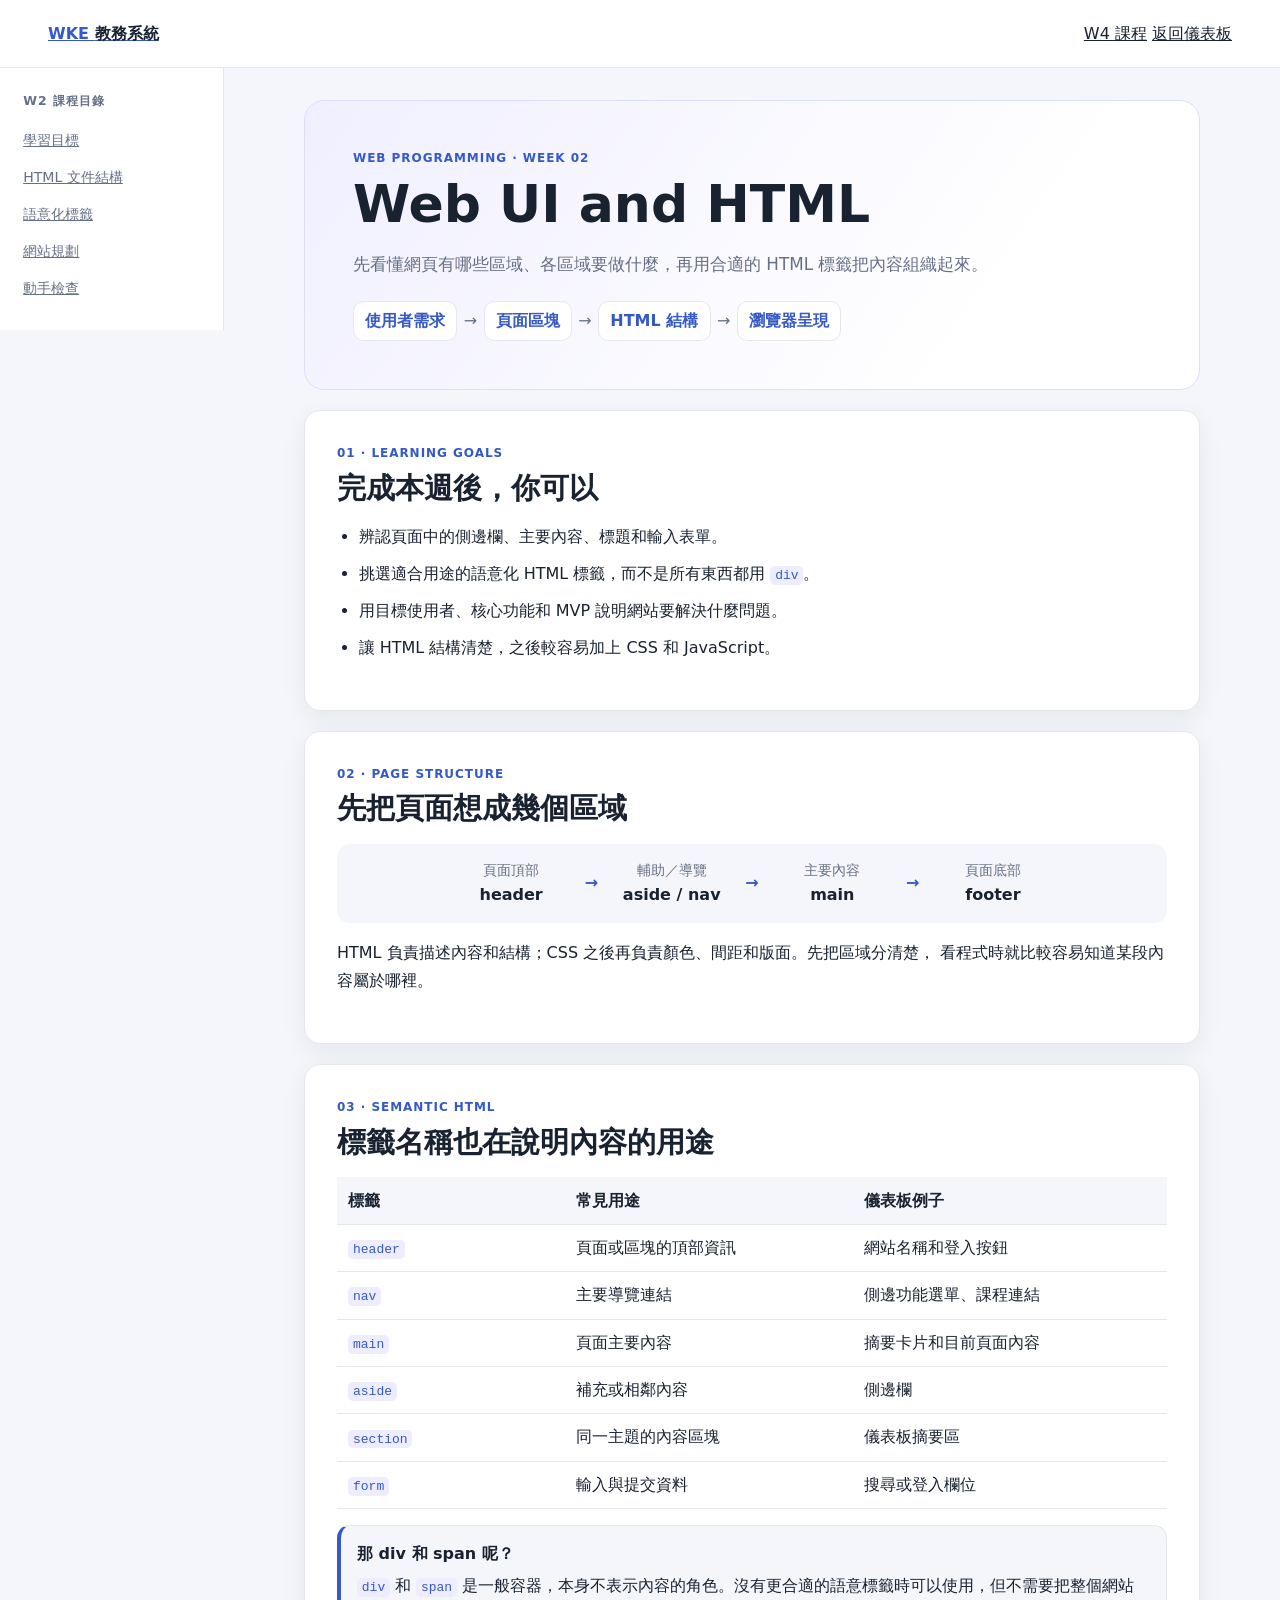
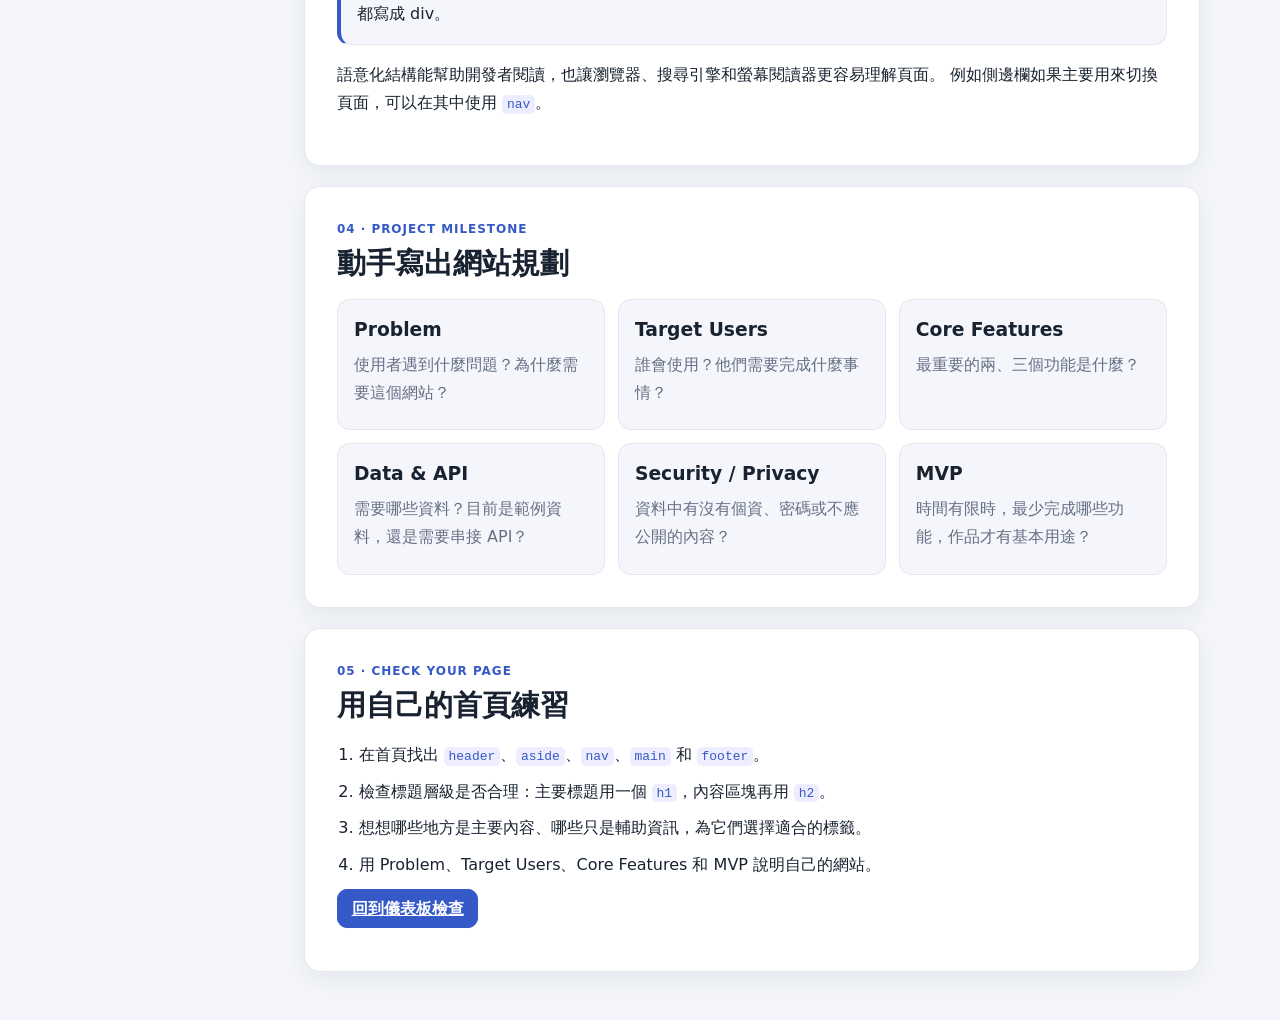
==== public/w02.html @ 93791d8e "W2-W8: add course pages and learning reflections Add the missing W2 and W4 lessons, extend the dashb" ====
<!doctype html>
<html lang="zh-Hant">
  <head>
    <meta charset="utf-8">
    <meta name="viewport" content="width=device-width, initial-scale=1">
    <base href="./">
    <meta
      name="description"
      content="W2 認識 Web UI、HTML 文件結構與語意化標籤，並規劃網站 MVP。"
    >
    <title>W2 Web UI and HTML</title>
    <link rel="stylesheet" href="css/style.css">
    <link rel="stylesheet" href="css/w05.css">
  </head>
  <body>
    <header class="lesson-topbar">
      <a class="lesson-brand" href="./" aria-label="返回 WKE 教務系統首頁">
        WKE <span>教務系統</span>
      </a>
      <nav class="lesson-page-links" aria-label="課程導覽">
        <a href="w04.html">W4 課程</a>
        <a href="./">返回儀表板</a>
      </nav>
    </header>

    <div class="lesson-layout">
      <nav class="lesson-toc" aria-label="W2 課程目錄">
        <p class="lesson-toc-title">W2 課程目錄</p>
        <a href="#goals">學習目標</a>
        <a href="#structure">HTML 文件結構</a>
        <a href="#semantic">語意化標籤</a>
        <a href="#project">網站規劃</a>
        <a href="#practice">動手檢查</a>
      </nav>

      <main class="lesson-content">
        <section class="lesson-hero" aria-labelledby="lessonTitle">
          <p class="eyebrow">WEB PROGRAMMING · WEEK 02</p>
          <h1 id="lessonTitle">Web UI and HTML</h1>
          <p class="lesson-lead">
            先看懂網頁有哪些區域、各區域要做什麼，再用合適的 HTML 標籤把內容組織起來。
          </p>
          <div class="lesson-hero-flow" aria-label="本週核心流程">
            <span>使用者需求</span><span aria-hidden="true">→</span>
            <span>頁面區塊</span><span aria-hidden="true">→</span>
            <span>HTML 結構</span><span aria-hidden="true">→</span>
            <span>瀏覽器呈現</span>
          </div>
        </section>

        <section class="lesson-section" id="goals" aria-labelledby="goalsTitle">
          <p class="eyebrow">01 · LEARNING GOALS</p>
          <h2 id="goalsTitle">完成本週後，你可以</h2>
          <ul class="goal-list">
            <li>辨認頁面中的側邊欄、主要內容、標題和輸入表單。</li>
            <li>挑選適合用途的語意化 HTML 標籤，而不是所有東西都用 <code>div</code>。</li>
            <li>用目標使用者、核心功能和 MVP 說明網站要解決什麼問題。</li>
            <li>讓 HTML 結構清楚，之後較容易加上 CSS 和 JavaScript。</li>
          </ul>
        </section>

        <section class="lesson-section" id="structure" aria-labelledby="structureTitle">
          <p class="eyebrow">02 · PAGE STRUCTURE</p>
          <h2 id="structureTitle">先把頁面想成幾個區域</h2>
          <div class="flow-card">
            <div><span class="flow-label">頁面頂部</span><strong>header</strong></div>
            <span class="flow-arrow" aria-hidden="true">→</span>
            <div><span class="flow-label">輔助／導覽</span><strong>aside / nav</strong></div>
            <span class="flow-arrow" aria-hidden="true">→</span>
            <div><span class="flow-label">主要內容</span><strong>main</strong></div>
            <span class="flow-arrow" aria-hidden="true">→</span>
            <div><span class="flow-label">頁面底部</span><strong>footer</strong></div>
          </div>
          <p>
            HTML 負責描述內容和結構；CSS 之後再負責顏色、間距和版面。先把區域分清楚，
            看程式時就比較容易知道某段內容屬於哪裡。
          </p>
        </section>

        <section class="lesson-section" id="semantic" aria-labelledby="semanticTitle">
          <p class="eyebrow">03 · SEMANTIC HTML</p>
          <h2 id="semanticTitle">標籤名稱也在說明內容的用途</h2>
          <div class="table-wrap">
            <table>
              <thead>
                <tr><th>標籤</th><th>常見用途</th><th>儀表板例子</th></tr>
              </thead>
              <tbody>
                <tr><td><code>header</code></td><td>頁面或區塊的頂部資訊</td><td>網站名稱和登入按鈕</td></tr>
                <tr><td><code>nav</code></td><td>主要導覽連結</td><td>側邊功能選單、課程連結</td></tr>
                <tr><td><code>main</code></td><td>頁面主要內容</td><td>摘要卡片和目前頁面內容</td></tr>
                <tr><td><code>aside</code></td><td>補充或相鄰內容</td><td>側邊欄</td></tr>
                <tr><td><code>section</code></td><td>同一主題的內容區塊</td><td>儀表板摘要區</td></tr>
                <tr><td><code>form</code></td><td>輸入與提交資料</td><td>搜尋或登入欄位</td></tr>
              </tbody>
            </table>
          </div>
          <div class="note-panel">
            <strong>那 div 和 span 呢？</strong>
            <p><code>div</code> 和 <code>span</code> 是一般容器，本身不表示內容的角色。沒有更合適的語意標籤時可以使用，但不需要把整個網站都寫成 div。</p>
          </div>
          <p>
            語意化結構能幫助開發者閱讀，也讓瀏覽器、搜尋引擎和螢幕閱讀器更容易理解頁面。
            例如側邊欄如果主要用來切換頁面，可以在其中使用 <code>nav</code>。
          </p>
        </section>

        <section class="lesson-section" id="project" aria-labelledby="projectTitle">
          <p class="eyebrow">04 · PROJECT MILESTONE</p>
          <h2 id="projectTitle">動手寫出網站規劃</h2>
          <div class="role-grid">
            <article class="role-card">
              <h3>Problem</h3>
              <p>使用者遇到什麼問題？為什麼需要這個網站？</p>
            </article>
            <article class="role-card">
              <h3>Target Users</h3>
              <p>誰會使用？他們需要完成什麼事情？</p>
            </article>
            <article class="role-card">
              <h3>Core Features</h3>
              <p>最重要的兩、三個功能是什麼？</p>
            </article>
            <article class="role-card">
              <h3>Data &amp; API</h3>
              <p>需要哪些資料？目前是範例資料，還是需要串接 API？</p>
            </article>
            <article class="role-card">
              <h3>Security / Privacy</h3>
              <p>資料中有沒有個資、密碼或不應公開的內容？</p>
            </article>
            <article class="role-card">
              <h3>MVP</h3>
              <p>時間有限時，最少完成哪些功能，作品才有基本用途？</p>
            </article>
          </div>
        </section>

        <section class="lesson-section" id="practice" aria-labelledby="practiceTitle">
          <p class="eyebrow">05 · CHECK YOUR PAGE</p>
          <h2 id="practiceTitle">用自己的首頁練習</h2>
          <ol class="workflow-list">
            <li>在首頁找出 <code>header</code>、<code>aside</code>、<code>nav</code>、<code>main</code> 和 <code>footer</code>。</li>
            <li>檢查標題層級是否合理：主要標題用一個 <code>h1</code>，內容區塊再用 <code>h2</code>。</li>
            <li>想想哪些地方是主要內容、哪些只是輔助資訊，為它們選擇適合的標籤。</li>
            <li>用 Problem、Target Users、Core Features 和 MVP 說明自己的網站。</li>
          </ol>
          <p class="lesson-action">
            <a class="practice-button" href="./">回到儀表板檢查</a>
          </p>
        </section>
      </main>
    </div>
  </body>
</html>
---- public/css/style.css ----
:root {
  color-scheme: light;
  font-family: system-ui, -apple-system, "Segoe UI", sans-serif;
  line-height: 1.5;
  --color-page: #f4f6fb;
  --color-surface: #ffffff;
  --color-text: #182230;
  --color-muted: #667085;
  --color-accent: #3559c7;
  --color-border: #e4e7ec;
  --radius-card: 1rem;
  --space-page: 1rem;
}

*,
*::before,
*::after {
  box-sizing: border-box;
}

body {
  min-width: 320px;
  min-height: 100vh;
  margin: 0;
  background: var(--color-page);
  color: var(--color-text);
}

button,
a {
  font: inherit;
}

button {
  cursor: pointer;
}

a {
  color: inherit;
}

.app-shell {
  min-height: 100vh;
  display: grid;
  grid-template-rows: auto 1fr auto;
}

.topbar {
  display: flex;
  align-items: center;
  justify-content: space-between;
  gap: 1rem;
  padding: 0.875rem var(--space-page);
  background: var(--color-surface);
  border-bottom: 1px solid var(--color-border);
}

.brand {
  color: var(--color-accent);
  font-weight: 700;
  text-decoration: none;
}

.topbar-actions {
  display: flex;
  flex-wrap: wrap;
  justify-content: flex-end;
  gap: 0.5rem;
}

.topbar-actions button,
.nav-button {
  min-height: 2.75rem;
  padding: 0.55rem 0.8rem;
  border: 1px solid var(--color-border);
  border-radius: 0.65rem;
  background: var(--color-surface);
  color: var(--color-text);
}

.page-layout {
  display: grid;
  grid-template-columns: minmax(0, 1fr);
  align-content: start;
  gap: 1rem;
  padding: var(--space-page);
}

.sidebar,
.main-content,
.card {
  min-width: 0;
  border: 1px solid var(--color-border);
  border-radius: var(--radius-card);
  background: var(--color-surface);
}

.sidebar {
  padding: 1rem;
}

.sidebar-title {
  margin: 0 0 0.75rem;
  font-size: 1rem;
}

#sidebar-nav {
  display: flex;
  flex-wrap: wrap;
  gap: 0.5rem;
}

.nav-button {
  text-align: left;
}

.nav-button.is-active {
  border-color: var(--color-accent);
  background: var(--color-accent);
  color: #ffffff;
}

.main-content {
  padding: 1rem;
}

.page-heading {
  margin-bottom: 1.25rem;
}

.page-heading h1 {
  margin: 0.2rem 0;
}

.page-heading p,
.card p,
.footer,
.status-message {
  color: var(--color-muted);
}

.w05-course-link {
  display: inline-flex;
  margin-top: 0.5rem;
  color: var(--color-accent);
  font-weight: 700;
  text-decoration: none;
}

.w05-course-link:hover {
  text-decoration: underline;
}

.course-links {
  display: flex;
  flex-wrap: wrap;
  gap: 0.35rem 1rem;
}

.card-action {
  min-height: 2.5rem;
  padding: 0.45rem 0.7rem;
  border: 1px solid var(--color-border);
  border-radius: 0.6rem;
  background: var(--color-surface);
  color: var(--color-accent);
  font-weight: 700;
}

.card-action:hover {
  border-color: var(--color-accent);
}

.object-table {
  width: 100%;
  border-collapse: collapse;
}

.object-table th,
.object-table td {
  padding: 0.7rem;
  border-bottom: 1px solid var(--color-border);
  text-align: left;
  vertical-align: top;
}

.object-table th {
  color: var(--color-muted);
  font-size: 0.875rem;
}

.table-scroll {
  max-width: 100%;
  overflow-x: auto;
}

.eyebrow {
  margin: 0;
  color: var(--color-accent);
  font-size: 0.75rem;
  font-weight: 700;
  letter-spacing: 0.08em;
}

.card-grid {
  display: grid;
  grid-template-columns: repeat(auto-fit, minmax(min(100%, 14rem), 1fr));
  gap: 1rem;
}

.card {
  padding: 1rem;
}

.card h2 {
  margin-top: 0;
  font-size: 1.1rem;
}

.card-value {
  color: var(--color-accent) !important;
  font-size: 1.35rem;
  font-weight: 700;
}

.footer {
  padding: 1rem var(--space-page);
  text-align: center;
}

button:focus-visible,
a:focus-visible {
  outline: 3px solid var(--color-accent);
  outline-offset: 2px;
}

.theme-dark {
  color-scheme: dark;
  --color-page: #111827;
  --color-surface: #1f2937;
  --color-text: #f3f4f6;
  --color-muted: #c0c8d4;
  --color-accent: #9bb3ff;
  --color-border: #374151;
}

.theme-dark .nav-button.is-active {
  color: #111827;
}

@media (min-width: 48rem) {
  :root {
    --space-page: 1.5rem;
  }

  .page-layout {
    grid-template-columns: 14rem minmax(0, 1fr);
    gap: 1.5rem;
  }

  #sidebar-nav {
    flex-direction: column;
  }

  .main-content {
    padding: 1.5rem;
  }
}

@media (min-width: 75rem) {
  .page-layout {
    width: min(100%, 90rem);
    margin-inline: auto;
  }
}
---- public/css/w05.css ----
:root {
  --color-accent-soft: #eeedff;
  --color-shadow: rgb(30 41 59 / 7%);
}

.theme-dark {
  --color-accent-soft: #302d57;
  --color-shadow: rgb(0 0 0 / 18%);
}

.lesson-topbar {
  position: sticky;
  z-index: 5;
  top: 0;
  display: flex;
  min-height: 4.25rem;
  align-items: center;
  justify-content: space-between;
  gap: 1rem;
  padding: 0.75rem clamp(1rem, 4vw, 3rem);
  border-bottom: 1px solid var(--color-border);
  background: var(--color-surface);
}

.lesson-brand {
  color: var(--color-accent);
  font-weight: 800;
}

.lesson-brand span {
  color: var(--color-text);
  font-weight: 650;
}

.lesson-home-link {
  color: var(--color-accent);
  font-weight: 700;
}

.lesson-layout {
  display: grid;
  width: min(100%, 90rem);
  margin-inline: auto;
}

.lesson-toc {
  display: flex;
  gap: 0.35rem;
  overflow-x: auto;
  padding: 0.7rem 1rem;
  border-bottom: 1px solid var(--color-border);
  background: var(--color-surface);
  white-space: nowrap;
}

.lesson-toc-title {
  display: none;
}

.lesson-toc a {
  padding: 0.4rem 0.65rem;
  border-radius: 0.5rem;
  color: var(--color-muted);
  font-size: 0.88rem;
}

.lesson-toc a:hover,
.lesson-toc a:focus-visible {
  background: var(--color-accent-soft);
  color: var(--color-accent);
}

.lesson-content {
  width: min(100%, 62rem);
  margin-inline: auto;
  padding: 1.25rem 1rem 3rem;
}

.lesson-hero {
  padding: clamp(1.25rem, 5vw, 3rem);
  border: 1px solid #dedcff;
  border-radius: 1.25rem;
  background: linear-gradient(125deg, #f0efff, #ffffff 76%);
}

.lesson-hero h1 {
  max-width: 45rem;
  margin: 0.5rem 0;
  font-size: clamp(2rem, 6vw, 3.25rem);
  line-height: 1.15;
}

.lesson-lead {
  max-width: 44rem;
  color: var(--color-muted);
  font-size: 1.05rem;
}

.lesson-hero-flow {
  display: flex;
  flex-wrap: wrap;
  align-items: center;
  gap: 0.4rem;
  margin-top: 1.5rem;
}

.lesson-hero-flow span:nth-child(odd) {
  padding: 0.45rem 0.7rem;
  border: 1px solid var(--color-border);
  border-radius: 0.65rem;
  background: var(--color-surface);
  color: var(--color-accent);
  font-weight: 750;
}

.lesson-hero-flow span:nth-child(even) {
  color: var(--color-muted);
}

.lesson-section {
  scroll-margin-top: 5.5rem;
  margin-top: 1.25rem;
  padding: clamp(1.15rem, 4vw, 2rem);
  border: 1px solid var(--color-border);
  border-radius: 1rem;
  background: var(--color-surface);
  box-shadow: 0 0.5rem 1.5rem var(--color-shadow);
}

.lesson-section h2 {
  margin: 0.35rem 0 0.75rem;
  font-size: clamp(1.35rem, 3.5vw, 1.8rem);
  line-height: 1.3;
}

.lesson-section p,
.lesson-section li {
  line-height: 1.75;
}

.goal-list,
.debug-list,
.workflow-list {
  display: grid;
  gap: 0.55rem;
  padding-left: 1.35rem;
}

.role-grid {
  display: grid;
  grid-template-columns: repeat(auto-fit, minmax(min(100%, 14rem), 1fr));
  gap: 0.8rem;
  margin-top: 1rem;
}

.role-card,
.review-panel,
.note-panel {
  padding: 1rem;
  border: 1px solid var(--color-border);
  border-radius: 0.8rem;
  background: var(--color-page);
}

.role-card h3,
.review-panel h3 {
  margin: 0 0 0.45rem;
}

.role-card p {
  margin: 0.4rem 0;
  color: var(--color-muted);
  overflow-wrap: anywhere;
}

.note-panel {
  margin-top: 1rem;
  border-left: 4px solid var(--color-accent);
}

.note-panel p {
  margin: 0.35rem 0 0;
}

.flow-card {
  display: flex;
  flex-wrap: wrap;
  align-items: center;
  justify-content: center;
  gap: 0.6rem;
  margin: 1rem 0;
  padding: 1rem;
  border-radius: 0.8rem;
  background: var(--color-page);
}

.flow-card > div {
  display: grid;
  gap: 0.2rem;
  min-width: 8rem;
  text-align: center;
}

.flow-label,
.lesson-caption {
  color: var(--color-muted);
  font-size: 0.86rem;
}

.flow-arrow {
  color: var(--color-accent);
  font-weight: 800;
}

pre {
  overflow-x: auto;
  margin: 0.75rem 0;
  padding: 1rem;
  border-radius: 0.8rem;
  background: #1e293b;
  color: #f8fafc;
  font-size: 0.9rem;
  line-height: 1.65;
  tab-size: 2;
}

pre code {
  font-family: Consolas, "Courier New", monospace;
}

.lesson-section :not(pre) > code {
  padding: 0.12rem 0.3rem;
  border-radius: 0.3rem;
  background: var(--color-accent-soft);
  color: var(--color-accent);
  overflow-wrap: anywhere;
}

.practice-panel {
  position: relative;
  min-height: 13rem;
  margin-top: 1rem;
  padding: 1rem;
  overflow: hidden;
  border: 1px solid var(--color-border);
  border-radius: 0.9rem;
  background: var(--color-page);
}

.practice-controls {
  display: flex;
  flex-wrap: wrap;
  gap: 0.65rem;
}

.practice-button,
.demo-close {
  min-height: 2.75rem;
  padding: 0.55rem 0.85rem;
  border: 1px solid var(--color-accent);
  border-radius: 0.65rem;
  background: var(--color-accent);
  color: #ffffff;
  font-weight: 700;
}

.practice-button-secondary {
  background: var(--color-surface);
  color: var(--color-accent);
}

.demo-sidebar {
  max-width: 24rem;
  margin-top: 1rem;
  padding: 1rem;
  border: 1px solid var(--color-border);
  border-radius: 0.8rem;
  background: var(--color-surface);
  box-shadow: 0 0.5rem 1.5rem var(--color-shadow);
}

.demo-sidebar-heading {
  display: flex;
  align-items: center;
  justify-content: space-between;
}

.demo-close {
  min-width: 2.75rem;
  padding: 0;
  font-size: 1.4rem;
}

.demo-sidebar p {
  margin-bottom: 0;
  color: var(--color-muted);
}

.demo-message {
  font-weight: 700;
}

.practice-status {
  color: var(--color-muted);
  font-size: 0.9rem;
}

.table-wrap {
  overflow-x: auto;
  margin: 1rem 0;
}

table {
  width: 100%;
  border-collapse: collapse;
  text-align: left;
}

th,
td {
  min-width: 9rem;
  padding: 0.7rem;
  border-bottom: 1px solid var(--color-border);
  vertical-align: top;
}

th {
  background: var(--color-page);
}

.exercise-list {
  display: grid;
  gap: 0.65rem;
  margin: 1rem 0;
}

.exercise-list details {
  padding: 0.85rem 1rem;
  border: 1px solid var(--color-border);
  border-radius: 0.75rem;
}

.exercise-list summary {
  cursor: pointer;
  font-weight: 700;
}

.exercise-list details p {
  margin-bottom: 0;
}

.review-panel {
  margin-top: 1rem;
}

.review-panel ol {
  margin-bottom: 0;
}

.lesson-next-week {
  border-color: #c7d2fe;
  background: linear-gradient(125deg, var(--color-accent-soft), var(--color-surface) 75%);
}

.next-week-flow {
  padding: 0.85rem;
  border-radius: 0.65rem;
  background: var(--color-surface);
  overflow-wrap: anywhere;
}

.lesson-footer {
  padding: 1rem;
  color: var(--color-muted);
  text-align: center;
}

@media (min-width: 64rem) {
  .lesson-layout {
    grid-template-columns: 14rem minmax(0, 1fr);
    align-items: start;
  }

  .lesson-toc {
    position: sticky;
    top: 4.25rem;
    display: grid;
    gap: 0.2rem;
    max-height: calc(100vh - 4.25rem);
    overflow-y: auto;
    padding: 1.5rem 0.8rem;
    border-right: 1px solid var(--color-border);
    border-bottom: 0;
  }

  .lesson-toc-title {
    display: block;
    margin: 0 0 0.6rem;
    padding-inline: 0.65rem;
    color: var(--color-muted);
    font-size: 0.78rem;
    font-weight: 800;
    letter-spacing: 0.08em;
  }

  .lesson-content {
    padding: 2rem clamp(1.25rem, 4vw, 3rem) 3rem;
  }
}

@media (prefers-reduced-motion: reduce) {
  html {
    scroll-behavior: auto;
  }
}
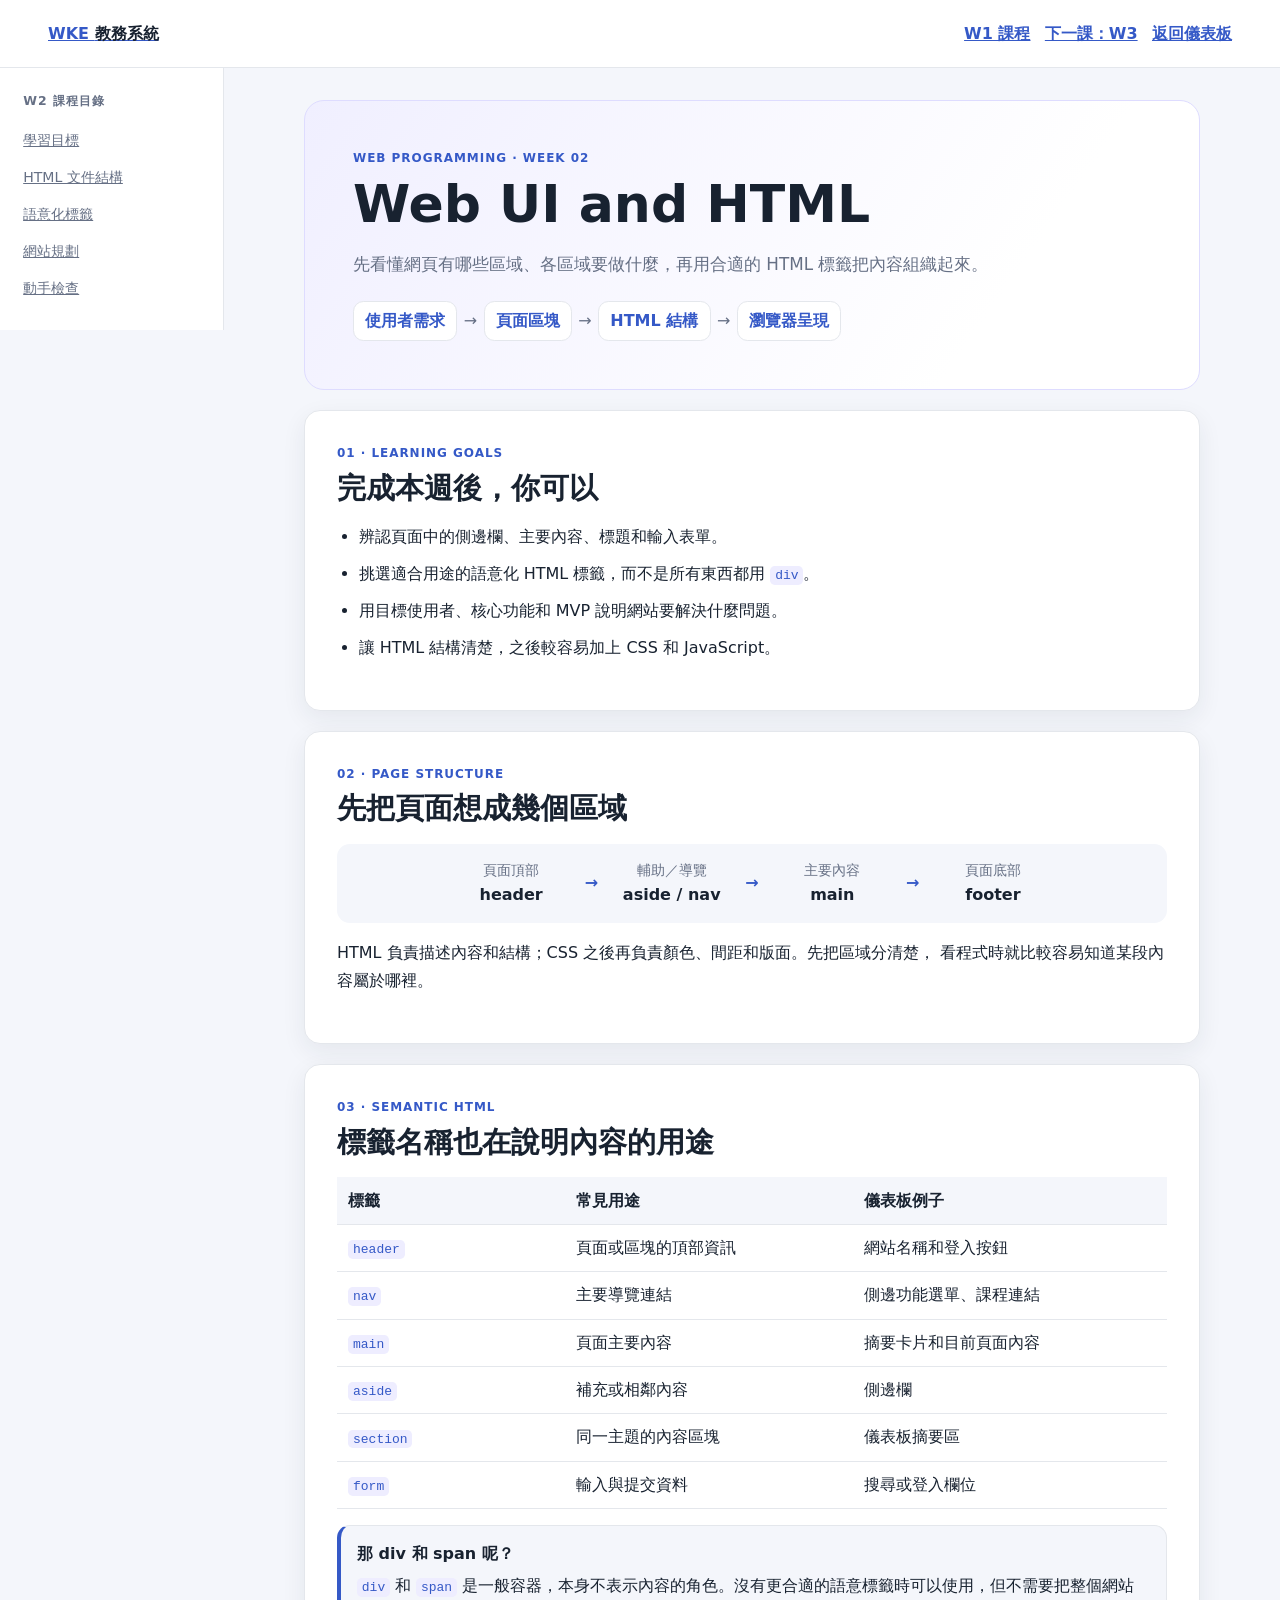
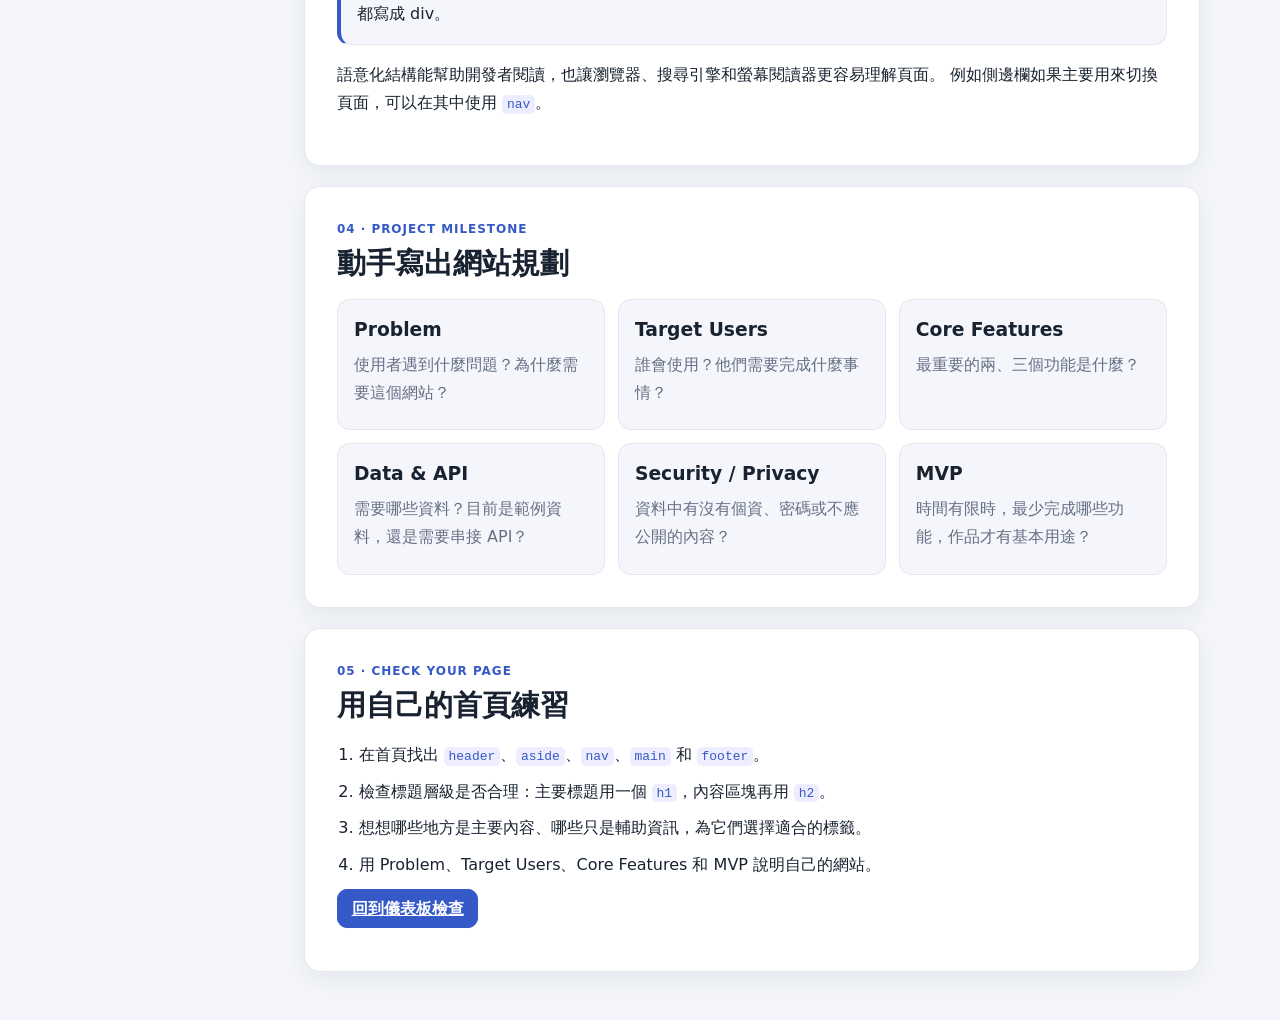
==== commit ea0bfaf8: "W1-W8: order lessons and refine learning log Add the missing W1 and W3 lesson pages, place all cours" ====
--- a/public/w02.html
+++ b/public/w02.html
@@ -18,7 +18,8 @@
         WKE <span>教務系統</span>
       </a>
       <nav class="lesson-page-links" aria-label="課程導覽">
-        <a href="w04.html">W4 課程</a>
+        <a href="w01.html">W1 課程</a>
+        <a href="w03.html">下一課：W3</a>
         <a href="./">返回儀表板</a>
       </nav>
     </header>
--- a/public/css/w05.css
+++ b/public/css/w05.css
@@ -33,6 +33,17 @@
 }
 
 .lesson-home-link {
+  color: var(--color-accent);
+  font-weight: 700;
+}
+
+.lesson-page-links {
+  display: flex;
+  flex-wrap: wrap;
+  gap: 0.9rem;
+}
+
+.lesson-page-links a {
   color: var(--color-accent);
   font-weight: 700;
 }
